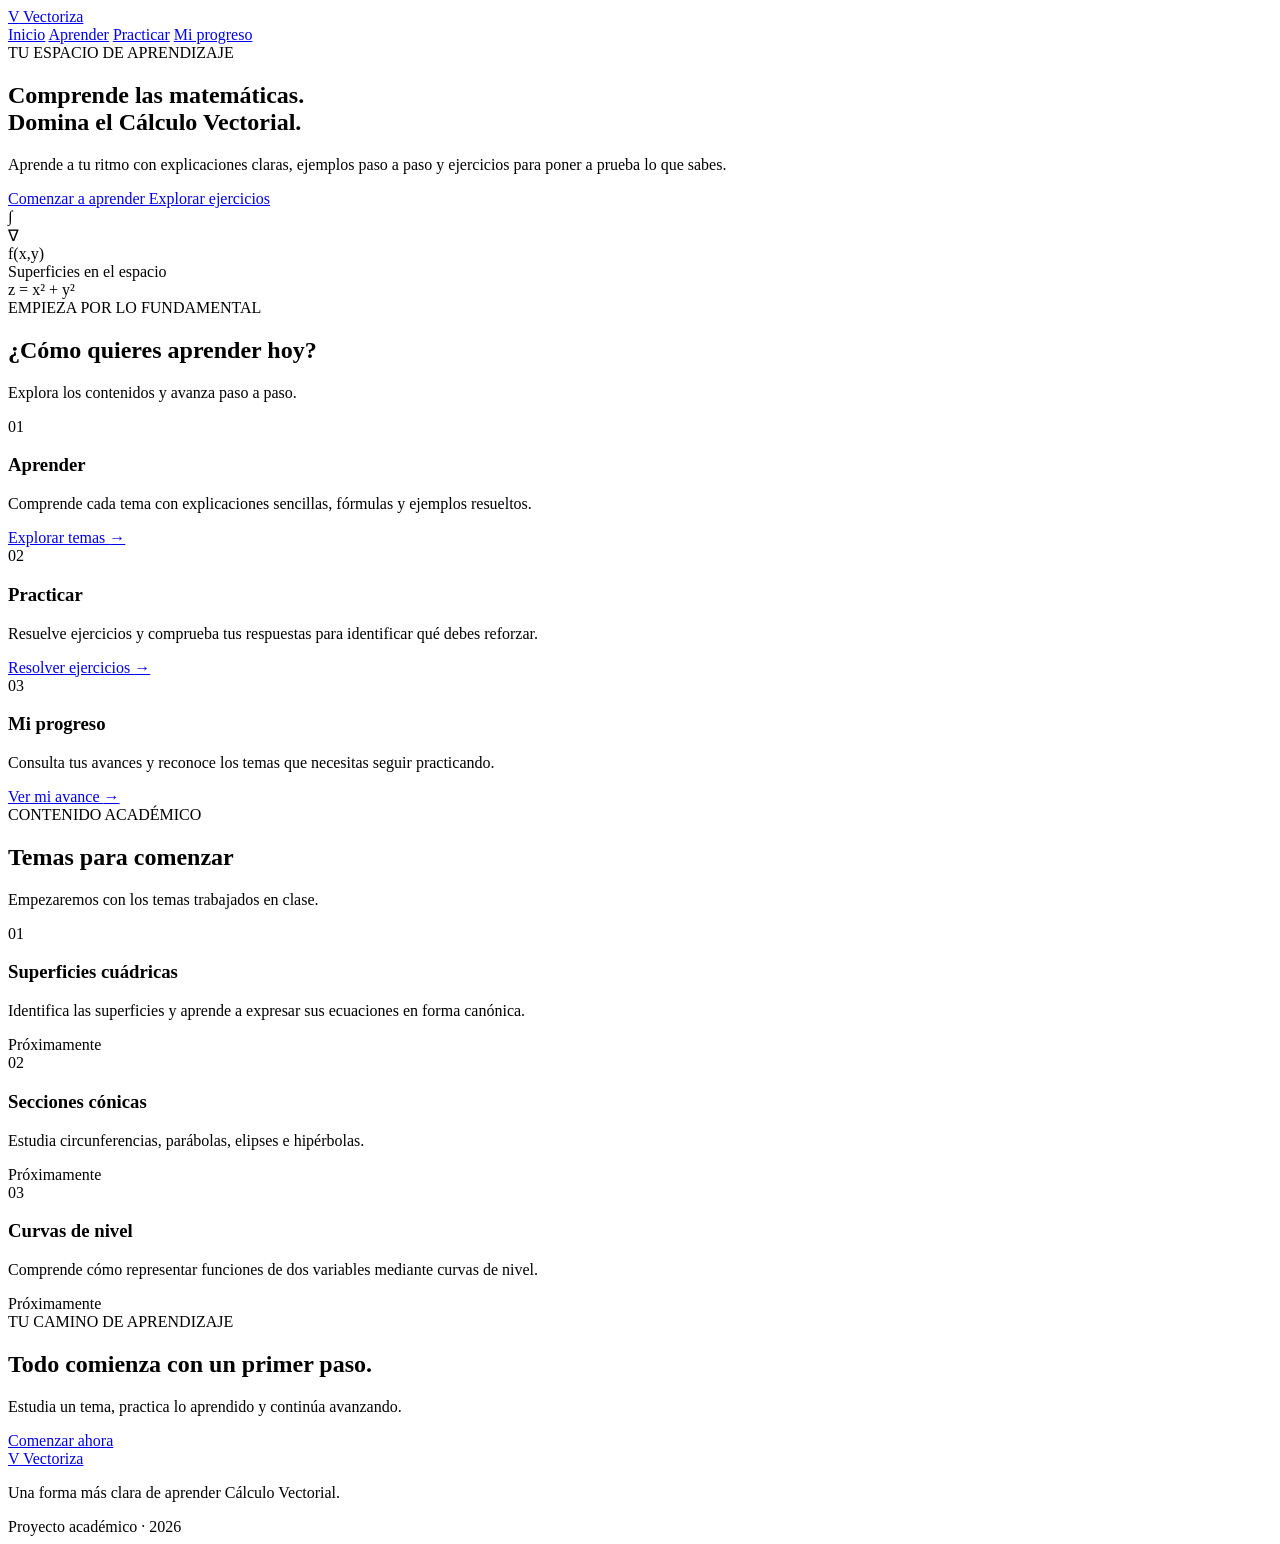
==== index.html @ e0df1271 "Crear estructura y diseño inicial de Vectoriza" ====
<!DOCTYPE html>
<html lang="es">
<head>
    <meta charset="UTF-8">
    <meta name="viewport" content="width=device-width, initial-scale=1.0">
    <meta name="description" content="Aprende Cálculo Vectorial con explicaciones, ejemplos y ejercicios interactivos.">
    <title>Vectoriza | Aprende Cálculo Vectorial</title>
    <link rel="stylesheet" href="css/styles.css">
    <script src="js/script.js" defer></script>
</head>
<body>
    <header class="navbar">
        <a href="#" class="logo">
            <span class="logo-icon">V</span>
            <span>Vectoriza</span>
        </a>

        <nav class="nav-links">
            <a href="#inicio" class="active">Inicio</a>
            <a href="#aprender">Aprender</a>
            <a href="#practicar">Practicar</a>
            <a href="#progreso">Mi progreso</a>
        </nav>
    </header>

    <main>
        <section class="hero" id="inicio">
            <div class="hero-content">
                <span class="eyebrow">TU ESPACIO DE APRENDIZAJE</span>

                <h1>Comprende las matemáticas.<br>
                    <span>Domina el Cálculo Vectorial.</span>
                </h1>

                <p>
                    Aprende a tu ritmo con explicaciones claras,
                    ejemplos paso a paso y ejercicios para poner
                    a prueba lo que sabes.
                </p>

                <div class="hero-actions">
                    <a href="#aprender" class="btn btn-primary">
                        Comenzar a aprender
                    </a>
                    <a href="#practicar" class="btn btn-secondary">
                        Explorar ejercicios
                    </a>
                </div>
            </div>

            <div class="hero-visual" aria-label="Ilustración matemática">
                <div class="orbit orbit-one"></div>
                <div class="orbit orbit-two"></div>
                <div class="math-symbol symbol-one">∫</div>
                <div class="math-symbol symbol-two">∇</div>
                <div class="math-symbol symbol-three">f(x,y)</div>

                <div class="math-card">
                    <span>Superficies en el espacio</span>
                    <div class="equation">z = x² + y²</div>
                    <div class="mini-graph">
                        <div class="graph-axis axis-x"></div>
                        <div class="graph-axis axis-y"></div>
                        <div class="graph-axis axis-z"></div>
                        <div class="graph-point"></div>
                    </div>
                </div>
            </div>
        </section>

        <section class="learning-section" id="aprender">
            <div class="section-heading">
                <span class="eyebrow">EMPIEZA POR LO FUNDAMENTAL</span>
                <h2>¿Cómo quieres aprender hoy?</h2>
                <p>Explora los contenidos y avanza paso a paso.</p>
            </div>

            <div class="feature-grid">
                <article class="feature-card" id="lecciones">
                    <div class="feature-icon icon-blue">01</div>
                    <h3>Aprender</h3>
                    <p>
                        Comprende cada tema con explicaciones sencillas,
                        fórmulas y ejemplos resueltos.
                    </p>
                    <a href="#temas">Explorar temas <span>→</span></a>
                </article>

                <article class="feature-card" id="practicar">
                    <div class="feature-icon icon-yellow">02</div>
                    <h3>Practicar</h3>
                    <p>
                        Resuelve ejercicios y comprueba tus respuestas
                        para identificar qué debes reforzar.
                    </p>
                    <a href="#temas">Resolver ejercicios <span>→</span></a>
                </article>

                <article class="feature-card" id="progreso">
                    <div class="feature-icon icon-purple">03</div>
                    <h3>Mi progreso</h3>
                    <p>
                        Consulta tus avances y reconoce los temas
                        que necesitas seguir practicando.
                    </p>
                    <a href="#progreso-info">Ver mi avance <span>→</span></a>
                </article>
            </div>
        </section>

        <section class="topics-section" id="temas">
            <div class="section-heading">
                <span class="eyebrow">CONTENIDO ACADÉMICO</span>
                <h2>Temas para comenzar</h2>
                <p>Empezaremos con los temas trabajados en clase.</p>
            </div>

            <div class="topic-list">
                <article class="topic-item">
                    <span class="topic-number">01</span>
                    <div>
                        <h3>Superficies cuádricas</h3>
                        <p>Identifica las superficies y aprende a expresar sus ecuaciones en forma canónica.</p>
                    </div>
                    <span class="topic-status">Próximamente</span>
                </article>

                <article class="topic-item">
                    <span class="topic-number">02</span>
                    <div>
                        <h3>Secciones cónicas</h3>
                        <p>Estudia circunferencias, parábolas, elipses e hipérbolas.</p>
                    </div>
                    <span class="topic-status">Próximamente</span>
                </article>

                <article class="topic-item">
                    <span class="topic-number">03</span>
                    <div>
                        <h3>Curvas de nivel</h3>
                        <p>Comprende cómo representar funciones de dos variables mediante curvas de nivel.</p>
                    </div>
                    <span class="topic-status">Próximamente</span>
                </article>
            </div>
        </section>

        <section class="progress-section" id="progreso-info">
            <div>
                <span class="eyebrow">TU CAMINO DE APRENDIZAJE</span>
                <h2>Todo comienza con un primer paso.</h2>
                <p>Estudia un tema, practica lo aprendido y continúa avanzando.</p>
            </div>
            <a href="#aprender" class="btn btn-primary">Comenzar ahora</a>
        </section>
    </main>

    <footer class="footer">
        <a href="#inicio" class="logo">
            <span class="logo-icon">V</span>
            <span>Vectoriza</span>
        </a>
        <p>Una forma más clara de aprender Cálculo Vectorial.</p>
        <span>Proyecto académico · 2026</span>
    </footer>
</body>
</html>
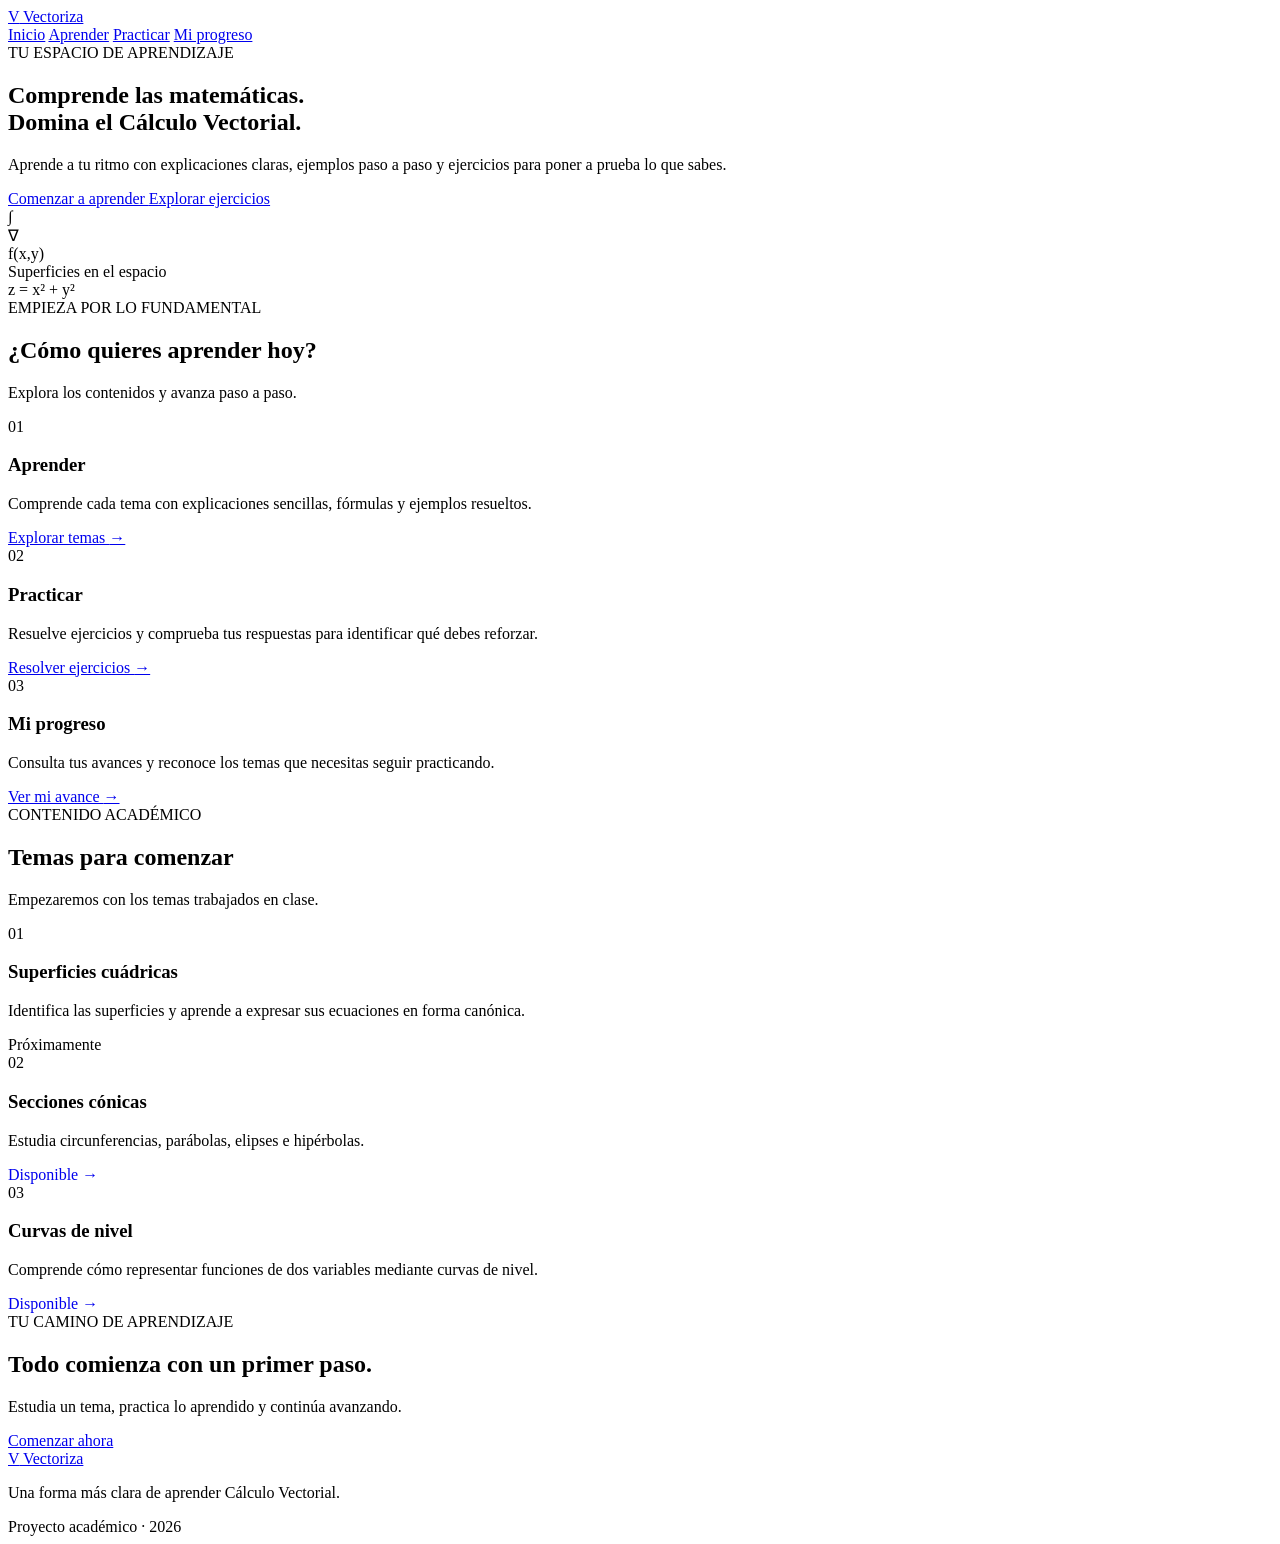
==== commit b29a459c: "Actualizar enlaces de las lecciones y documentacion" ====
--- a/index.html
+++ b/index.html
@@ -19,7 +19,7 @@
             <a href="#inicio" class="active">Inicio</a>
             <a href="#aprender">Aprender</a>
             <a href="#practicar">Practicar</a>
-            <a href="#progreso">Mi progreso</a>
+            <a href="progreso.html">Mi progreso</a>
         </nav>
     </header>
 
@@ -83,7 +83,7 @@
                         Comprende cada tema con explicaciones sencillas,
                         fórmulas y ejemplos resueltos.
                     </p>
-                    <a href="#temas">Explorar temas <span>→</span></a>
+                    <a href="cuadricas.html">Explorar temas <span>→</span></a>
                 </article>
 
                 <article class="feature-card" id="practicar">
@@ -103,7 +103,7 @@
                         Consulta tus avances y reconoce los temas
                         que necesitas seguir practicando.
                     </p>
-                    <a href="#progreso-info">Ver mi avance <span>→</span></a>
+                    <a href="progreso.html">Ver mi avance <span>→</span></a>
                 </article>
             </div>
         </section>
@@ -131,7 +131,7 @@
                         <h3>Secciones cónicas</h3>
                         <p>Estudia circunferencias, parábolas, elipses e hipérbolas.</p>
                     </div>
-                    <span class="topic-status">Próximamente</span>
+                    <a class="topic-status topic-link" href="conicas.html">Disponible →</a>
                 </article>
 
                 <article class="topic-item">
@@ -140,7 +140,7 @@
                         <h3>Curvas de nivel</h3>
                         <p>Comprende cómo representar funciones de dos variables mediante curvas de nivel.</p>
                     </div>
-                    <span class="topic-status">Próximamente</span>
+                    <a class="topic-status topic-link" href="curvas.html">Disponible →</a>
                 </article>
             </div>
         </section>
--- a/css/styles.css
+++ b/css/styles.css
@@ -0,0 +1,583 @@
+
+/* Lecciones de Vectoriza */
+.lesson-container {
+    max-width: 1000px;
+    margin: 0 auto;
+    padding: 35px 28px 70px;
+}
+
+.back-link {
+    display: inline-block;
+    margin-bottom: 25px;
+    color: #285b98;
+    font-size: 14px;
+    font-weight: 700;
+}
+
+.lesson-hero {
+    padding: 50px;
+    background: var(--navy);
+    color: var(--white);
+    border-radius: 24px;
+}
+
+.lesson-hero .eyebrow {
+    color: var(--yellow);
+}
+
+.lesson-hero h1 {
+    font-family: 'Manrope', sans-serif;
+    font-size: clamp(32px, 5vw, 48px);
+    line-height: 1.2;
+}
+
+.lesson-hero h1 span {
+    color: var(--yellow);
+}
+
+.lesson-hero > p {
+    max-width: 650px;
+    margin-top: 18px;
+    color: #d7e2f4;
+    line-height: 1.8;
+}
+
+.lesson-tags {
+    display: flex;
+    flex-wrap: wrap;
+    gap: 10px;
+    margin-top: 25px;
+}
+
+.lesson-tags span {
+    padding: 7px 12px;
+    color: #edf3ff;
+    background: #263a6c;
+    border: 1px solid #40517f;
+    border-radius: 30px;
+    font-size: 12px;
+}
+
+.lesson-block {
+    margin-top: 40px;
+    padding: 32px;
+    background: var(--white);
+    border: 1px solid var(--border);
+    border-radius: 20px;
+}
+
+.lesson-heading {
+    display: flex;
+    align-items: center;
+    gap: 16px;
+    margin-bottom: 23px;
+}
+
+.lesson-number,
+.step-index {
+    flex-shrink: 0;
+    display: grid;
+    place-items: center;
+    width: 44px;
+    height: 44px;
+    color: var(--navy);
+    background: #fff2bd;
+    border-radius: 13px;
+    font-weight: 800;
+}
+
+.lesson-heading h2 {
+    color: var(--navy);
+    font-family: 'Manrope', sans-serif;
+    font-size: 22px;
+    line-height: 1.3;
+}
+
+.lesson-heading p {
+    margin-top: 4px;
+    color: var(--muted);
+    font-size: 13px;
+}
+
+.lesson-block > p {
+    color: #58657a;
+    font-size: 15px;
+    line-height: 1.9;
+}
+
+.formula-card {
+    margin-top: 24px;
+    padding: 25px;
+    text-align: center;
+    background: #f2f6fc;
+    border: 1px solid #e3ebf7;
+    border-radius: 16px;
+}
+
+.formula-card > span,
+.step-label {
+    color: #285b98;
+    font-size: 11px;
+    font-weight: 800;
+    letter-spacing: 1.3px;
+}
+
+.formula {
+    margin: 16px 0;
+    color: var(--navy);
+    font-family: 'Manrope', sans-serif;
+    font-size: clamp(19px, 3vw, 27px);
+    font-weight: 800;
+    overflow-wrap: anywhere;
+}
+
+.formula-card > p {
+    color: var(--muted);
+    font-size: 13px;
+}
+
+.worked-example {
+    padding: 28px;
+    background: #fbfcff;
+    border: 1px solid var(--border);
+    border-radius: 16px;
+}
+
+.worked-example > h3 {
+    margin-top: 10px;
+    color: var(--navy);
+    font-size: 20px;
+}
+
+.solution-step {
+    display: flex;
+    align-items: flex-start;
+    gap: 15px;
+    padding: 23px 0;
+    border-top: 1px solid var(--border);
+}
+
+.solution-step:first-of-type {
+    margin-top: 20px;
+}
+
+.step-index {
+    width: 34px;
+    height: 34px;
+    background: var(--blue-light);
+    border-radius: 10px;
+    font-size: 13px;
+}
+
+.solution-step h4 {
+    color: var(--navy);
+    font-size: 15px;
+}
+
+.solution-step p {
+    margin-top: 6px;
+    color: var(--muted);
+    font-size: 14px;
+    line-height: 1.7;
+}
+
+.formula-small {
+    margin: 12px 0 0;
+    font-size: clamp(17px, 2.5vw, 22px);
+}
+
+.answer-note {
+    margin-top: 13px;
+    padding: 15px;
+    color: #234f3a;
+    background: #eaf7ef;
+    border-radius: 10px;
+    font-size: 14px;
+    line-height: 1.7;
+}
+
+.quiz-card {
+    padding: 28px;
+    background: #fbfcff;
+    border: 1px solid var(--border);
+    border-radius: 16px;
+}
+
+.quiz-card h3 {
+    margin-top: 12px;
+    color: var(--navy);
+    font-size: 20px;
+}
+
+.quiz-options {
+    display: grid;
+    gap: 12px;
+    margin: 25px 0 18px;
+}
+
+.quiz-option {
+    padding: 15px 17px;
+    color: var(--text);
+    background: var(--white);
+    border: 1px solid #dce3ee;
+    border-radius: 12px;
+    text-align: left;
+    font: inherit;
+    font-size: 14px;
+    cursor: pointer;
+    transition: border-color 0.2s, background 0.2s;
+}
+
+.quiz-option:hover {
+    border-color: #7394c4;
+    background: #f2f6fc;
+}
+
+.quiz-option.selected {
+    border: 2px solid #285b98;
+    background: #eaf1fb;
+}
+
+.quiz-option.correct {
+    border: 2px solid #278354;
+    background: #eaf7ef;
+}
+
+.quiz-option.incorrect {
+    border: 2px solid #c64b4b;
+    background: #fff0f0;
+}
+
+.quiz-feedback {
+    margin: 16px 0;
+    color: var(--muted);
+    font-size: 14px;
+    line-height: 1.7;
+}
+
+.quiz-feedback.success {
+    color: #237347;
+}
+
+.quiz-feedback.error {
+    color: #a63434;
+}
+
+.quiz-card .btn {
+    margin: 5px 6px 0 0;
+    border: 0;
+    cursor: pointer;
+    font-family: inherit;
+}
+
+.lesson-finish {
+    margin-top: 40px;
+    padding: 35px;
+    display: flex;
+    align-items: center;
+    justify-content: space-between;
+    gap: 25px;
+    background: #fff5cc;
+    border-radius: 20px;
+}
+
+.lesson-finish .eyebrow {
+    color: #806600;
+    margin-bottom: 8px;
+}
+
+.lesson-finish h2 {
+    color: var(--navy);
+    font-family: 'Manrope', sans-serif;
+    font-size: 24px;
+}
+
+.lesson-finish p {
+    max-width: 550px;
+    margin-top: 8px;
+    color: #65616a;
+    font-size: 14px;
+}
+
+@media (max-width: 650px) {
+    .lesson-container {
+        padding: 25px 16px 45px;
+    }
+
+    .lesson-hero {
+        padding: 30px 24px;
+    }
+
+    .lesson-block,
+    .worked-example,
+    .quiz-card {
+        padding: 22px 18px;
+    }
+
+    .lesson-heading h2 {
+        font-size: 19px;
+    }
+
+    .lesson-finish {
+        align-items: flex-start;
+        flex-direction: column;
+        padding: 27px 22px;
+    }
+
+    .solution-step {
+        gap: 10px;
+    }
+}
+
+/* Panel de progreso */
+.progress-dashboard {
+    display: grid;
+    grid-template-columns: repeat(3, minmax(0, 1fr));
+    gap: 18px;
+    margin-top: 35px;
+}
+
+.progress-stat {
+    padding: 25px;
+    background: var(--white);
+    border: 1px solid var(--border);
+    border-radius: 18px;
+}
+
+.stat-icon {
+    display: grid;
+    place-items: center;
+    width: 42px;
+    height: 42px;
+    margin-bottom: 16px;
+    color: var(--navy);
+    background: #fff2bd;
+    border-radius: 12px;
+    font-size: 21px;
+    font-weight: 800;
+}
+
+.progress-stat p {
+    color: var(--muted);
+    font-size: 13px;
+}
+
+.progress-stat strong {
+    display: block;
+    margin-top: 5px;
+    color: var(--navy);
+    font-family: 'Manrope', sans-serif;
+    font-size: 32px;
+}
+
+.progress-track {
+    width: 100%;
+    height: 11px;
+    margin: 20px 0 12px;
+    overflow: hidden;
+    background: #e8edf5;
+    border-radius: 20px;
+}
+
+.progress-fill {
+    width: 0;
+    height: 100%;
+    background: #2c8a60;
+    border-radius: inherit;
+    transition: width 0.3s ease;
+}
+
+.progress-description {
+    margin-bottom: 22px;
+    color: var(--muted);
+    font-size: 14px;
+}
+
+@media (max-width: 650px) {
+    .progress-dashboard {
+        grid-template-columns: 1fr;
+    }
+
+    .progress-stat {
+        padding: 20px;
+    }
+}
+
+/* Catálogo de secciones cónicas */
+.conic-grid {
+    display: grid;
+    grid-template-columns: repeat(2, minmax(0, 1fr));
+    gap: 18px;
+    margin-top: 30px;
+}
+
+.conic-card {
+    padding: 26px;
+    background: var(--white);
+    border: 1px solid var(--border);
+    border-radius: 18px;
+    transition: transform 0.2s ease, box-shadow 0.2s ease;
+}
+
+.conic-card:hover {
+    transform: translateY(-3px);
+    box-shadow: var(--shadow);
+}
+
+.conic-symbol {
+    width: 52px;
+    height: 52px;
+    display: grid;
+    place-items: center;
+    color: var(--navy);
+    background: #fff2bd;
+    border-radius: 15px;
+    font-family: Georgia, serif;
+    font-size: 30px;
+}
+
+.conic-card h3 {
+    margin-top: 17px;
+    color: var(--navy);
+    font-family: 'Manrope', sans-serif;
+    font-size: 19px;
+}
+
+.conic-card p {
+    color: var(--muted);
+    font-size: 14px;
+    line-height: 1.8;
+}
+
+.conic-card .formula {
+    min-height: 50px;
+    display: flex;
+    align-items: center;
+}
+
+@media (max-width: 650px) {
+    .conic-grid {
+        grid-template-columns: 1fr;
+    }
+}
+
+/* Enlaces a lecciones disponibles */
+.topic-link {
+    display: inline-block;
+    text-decoration: none;
+    cursor: pointer;
+    transition: transform 0.2s ease, background-color 0.2s ease;
+}
+
+.topic-link:hover {
+    transform: translateY(-2px);
+    background-color: var(--blue-light);
+}
+
+/* Acciones de los cuestionarios */
+.quiz-actions {
+    display: flex;
+    flex-wrap: wrap;
+    gap: 12px;
+    margin-top: 18px;
+}
+
+.button-secondary {
+    background: var(--blue-light);
+    color: var(--blue);
+    border: 1px solid var(--border);
+}
+
+.button-secondary:hover {
+    filter: brightness(0.97);
+}
+
+.quiz-option:disabled {
+    cursor: default;
+    opacity: 1;
+}
+
+@media (max-width: 600px) {
+    .quiz-actions {
+        flex-direction: column;
+    }
+}
+
+/* Detalle de resultados por tema */
+.progress-details {
+    display: grid;
+    grid-template-columns: repeat(auto-fit, minmax(220px, 1fr));
+    gap: 16px;
+    margin-top: 18px;
+}
+
+.progress-detail-item {
+    padding: 20px;
+    background: var(--white);
+    border: 1px solid var(--border);
+    border-radius: var(--radius);
+}
+
+.progress-detail-item h3 {
+    margin: 0 0 10px;
+    color: var(--blue);
+}
+
+.progress-detail-item p {
+    margin: 0;
+    color: var(--muted);
+    line-height: 1.6;
+}
+
+.progress-details-section {
+    margin-top: 28px;
+}
+
+/* Explorador interactivo de curvas de nivel */
+.level-controls {
+    display: flex;
+    align-items: center;
+    flex-wrap: wrap;
+    gap: 14px;
+    margin: 22px 0;
+}
+
+.level-controls label {
+    color: var(--text);
+    font-weight: 700;
+}
+
+.level-controls input[type="range"] {
+    flex: 1;
+    min-width: 150px;
+    accent-color: var(--orange);
+    cursor: pointer;
+}
+
+.level-controls strong {
+    color: var(--blue);
+    min-width: 55px;
+}
+
+.level-graph-wrap {
+    width: 100%;
+    overflow: hidden;
+    border: 1px solid var(--border);
+    border-radius: 14px;
+    background: white;
+}
+
+#level-graph {
+    display: block;
+    width: 100%;
+    height: auto;
+}
+
+.graph-caption {
+    margin-top: 14px;
+    padding: 14px;
+    background: var(--blue-light);
+    color: var(--blue);
+    border-radius: 10px;
+    line-height: 1.6;
+}
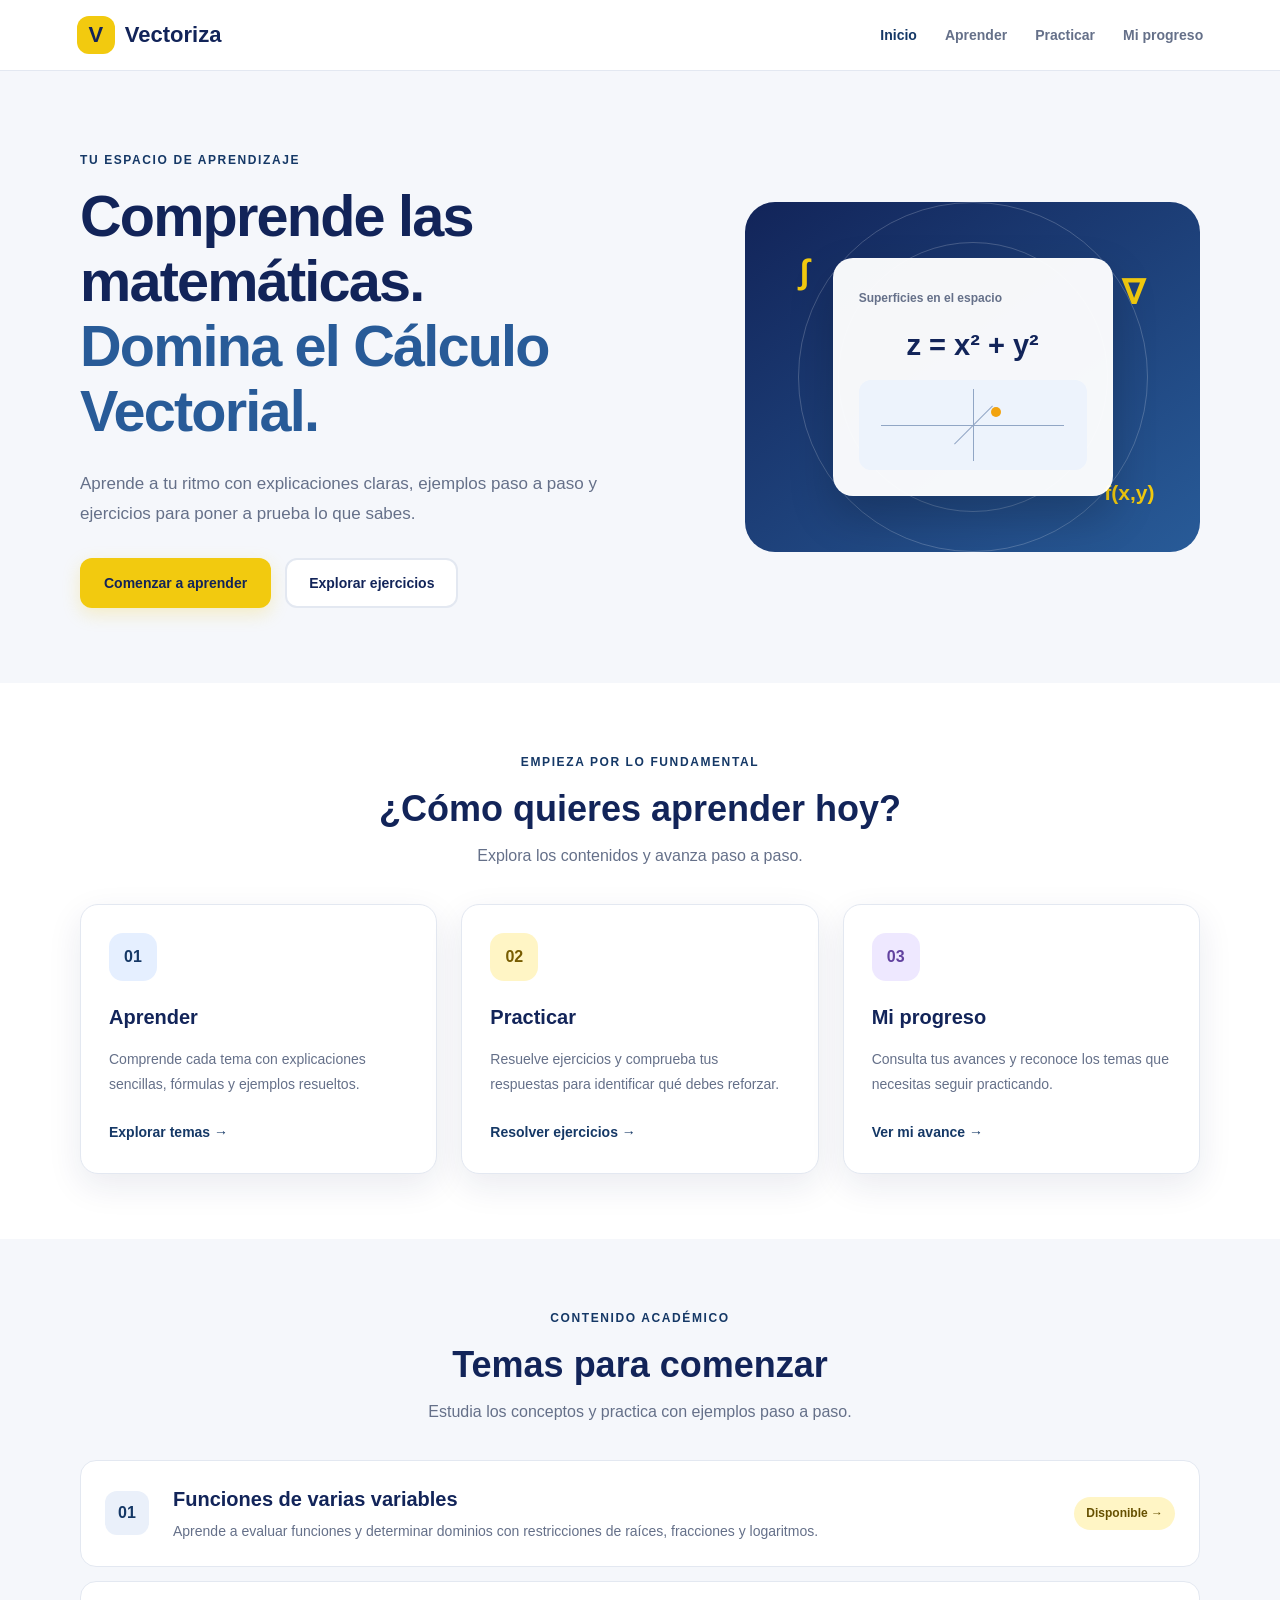
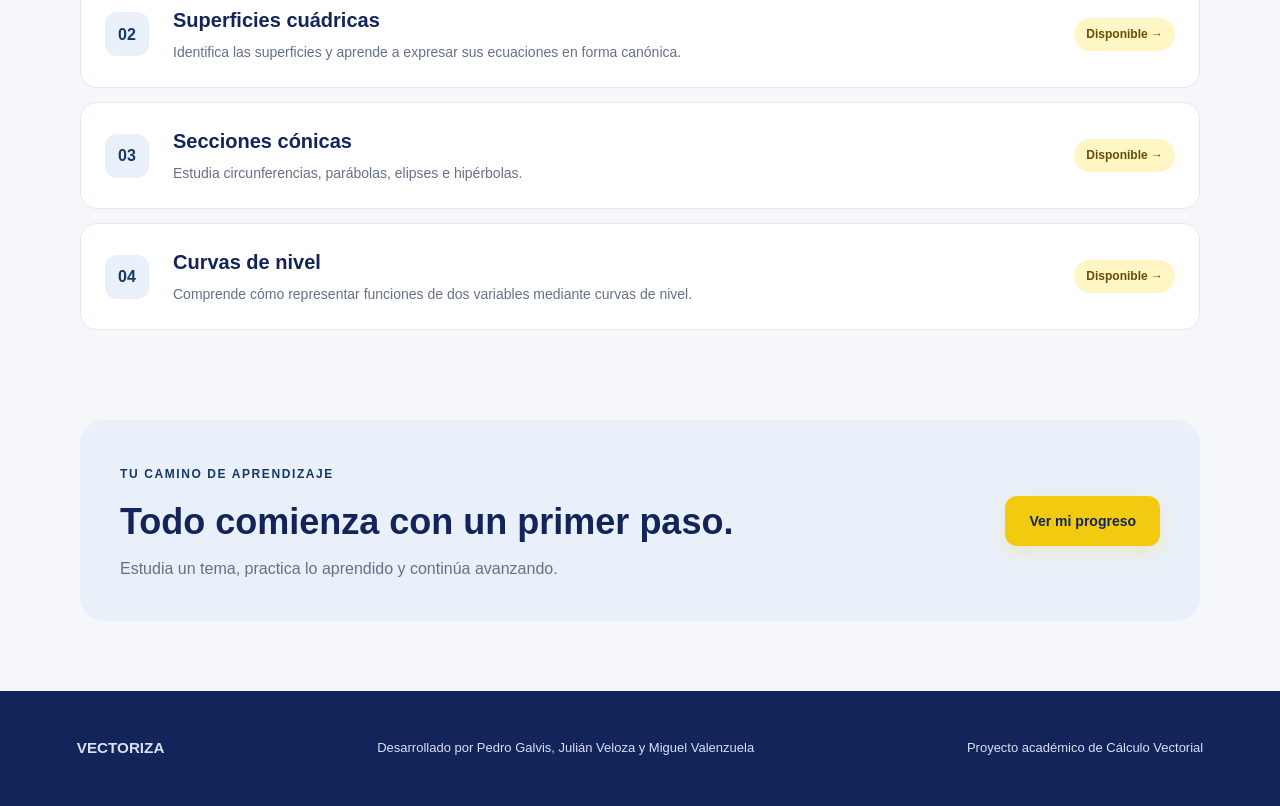
==== commit 2cc33328: "Actualiza Vectoriza y corrige grafica de curvas de nivel" ====
--- a/index.html
+++ b/index.html
@@ -1,3 +1,4 @@
+
 <!DOCTYPE html>
 <html lang="es">
 <head>
@@ -10,7 +11,7 @@
 </head>
 <body>
     <header class="navbar">
-        <a href="#" class="logo">
+        <a href="#inicio" class="logo">
             <span class="logo-icon">V</span>
             <span>Vectoriza</span>
         </a>
@@ -28,7 +29,8 @@
             <div class="hero-content">
                 <span class="eyebrow">TU ESPACIO DE APRENDIZAJE</span>
 
-                <h1>Comprende las matemáticas.<br>
+                <h1>
+                    Comprende las matemáticas.<br>
                     <span>Domina el Cálculo Vectorial.</span>
                 </h1>
 
@@ -42,6 +44,7 @@
                     <a href="#aprender" class="btn btn-primary">
                         Comenzar a aprender
                     </a>
+
                     <a href="#practicar" class="btn btn-secondary">
                         Explorar ejercicios
                     </a>
@@ -58,6 +61,7 @@
                 <div class="math-card">
                     <span>Superficies en el espacio</span>
                     <div class="equation">z = x² + y²</div>
+
                     <div class="mini-graph">
                         <div class="graph-axis axis-x"></div>
                         <div class="graph-axis axis-y"></div>
@@ -83,7 +87,7 @@
                         Comprende cada tema con explicaciones sencillas,
                         fórmulas y ejemplos resueltos.
                     </p>
-                    <a href="cuadricas.html">Explorar temas <span>→</span></a>
+                    <a href="#temas">Explorar temas <span>→</span></a>
                 </article>
 
                 <article class="feature-card" id="practicar">
@@ -112,35 +116,72 @@
             <div class="section-heading">
                 <span class="eyebrow">CONTENIDO ACADÉMICO</span>
                 <h2>Temas para comenzar</h2>
-                <p>Empezaremos con los temas trabajados en clase.</p>
+                <p>Estudia los conceptos y practica con ejemplos paso a paso.</p>
             </div>
 
             <div class="topic-list">
                 <article class="topic-item">
                     <span class="topic-number">01</span>
+
+                    <div>
+                        <h3>Funciones de varias variables</h3>
+                        <p>
+                            Aprende a evaluar funciones y determinar dominios
+                            con restricciones de raíces, fracciones y logaritmos.
+                        </p>
+                    </div>
+
+                    <a class="topic-status topic-link" href="funciones.html">
+                        Disponible →
+                    </a>
+                </article>
+
+                <article class="topic-item">
+                    <span class="topic-number">02</span>
+
                     <div>
                         <h3>Superficies cuádricas</h3>
-                        <p>Identifica las superficies y aprende a expresar sus ecuaciones en forma canónica.</p>
-                    </div>
-                    <span class="topic-status">Próximamente</span>
-                </article>
-
-                <article class="topic-item">
-                    <span class="topic-number">02</span>
+                        <p>
+                            Identifica las superficies y aprende a expresar
+                            sus ecuaciones en forma canónica.
+                        </p>
+                    </div>
+
+                    <a class="topic-status topic-link" href="cuadricas.html">
+                        Disponible →
+                    </a>
+                </article>
+
+                <article class="topic-item">
+                    <span class="topic-number">03</span>
+
                     <div>
                         <h3>Secciones cónicas</h3>
-                        <p>Estudia circunferencias, parábolas, elipses e hipérbolas.</p>
-                    </div>
-                    <a class="topic-status topic-link" href="conicas.html">Disponible →</a>
-                </article>
-
-                <article class="topic-item">
-                    <span class="topic-number">03</span>
+                        <p>
+                            Estudia circunferencias, parábolas,
+                            elipses e hipérbolas.
+                        </p>
+                    </div>
+
+                    <a class="topic-status topic-link" href="conicas.html">
+                        Disponible →
+                    </a>
+                </article>
+
+                <article class="topic-item">
+                    <span class="topic-number">04</span>
+
                     <div>
                         <h3>Curvas de nivel</h3>
-                        <p>Comprende cómo representar funciones de dos variables mediante curvas de nivel.</p>
-                    </div>
-                    <a class="topic-status topic-link" href="curvas.html">Disponible →</a>
+                        <p>
+                            Comprende cómo representar funciones de dos
+                            variables mediante curvas de nivel.
+                        </p>
+                    </div>
+
+                    <a class="topic-status topic-link" href="curvas.html">
+                        Disponible →
+                    </a>
                 </article>
             </div>
         </section>
@@ -149,19 +190,23 @@
             <div>
                 <span class="eyebrow">TU CAMINO DE APRENDIZAJE</span>
                 <h2>Todo comienza con un primer paso.</h2>
-                <p>Estudia un tema, practica lo aprendido y continúa avanzando.</p>
-            </div>
-            <a href="#aprender" class="btn btn-primary">Comenzar ahora</a>
+                <p>
+                    Estudia un tema, practica lo aprendido y continúa avanzando.
+                </p>
+            </div>
+
+            <a href="progreso.html" class="btn btn-primary">
+                Ver mi progreso
+            </a>
         </section>
     </main>
 
-    <footer class="footer">
-        <a href="#inicio" class="logo">
-            <span class="logo-icon">V</span>
-            <span>Vectoriza</span>
-        </a>
-        <p>Una forma más clara de aprender Cálculo Vectorial.</p>
-        <span>Proyecto académico · 2026</span>
-    </footer>
+<footer class="footer">
+
+    <h3>VECTORIZA</h3>
+    <p>Desarrollado por Pedro Galvis, Julián Veloza y Miguel Valenzuela</p>
+    <p>Proyecto académico de Cálculo Vectorial</p>
+    
+</footer>
 </body>
 </html>
--- a/css/styles.css
+++ b/css/styles.css
@@ -581,3 +581,563 @@
     border-radius: 10px;
     line-height: 1.6;
 }
+
+/* ===== ESTILOS GENERALES DE VECTORIZA ===== */
+:root {
+    --navy: #122459;
+    --blue: #153866;
+    --yellow: #f2ca0f;
+    --orange: #f2a30f;
+    --gray: #8c8c8c;
+    --white: #ffffff;
+    --background: #f5f7fb;
+    --text: #1c2740;
+    --muted: #657089;
+    --border: #e3e8f1;
+    --shadow: 0 12px 35px rgba(18, 36, 89, 0.09);
+}
+
+* {
+    box-sizing: border-box;
+}
+
+html {
+    scroll-behavior: smooth;
+    scroll-padding-top: 90px;
+}
+
+body {
+    margin: 0;
+    background: var(--background);
+    color: var(--text);
+    font-family: Arial, Helvetica, sans-serif;
+    line-height: 1.6;
+}
+
+a {
+    color: inherit;
+    text-decoration: none;
+}
+
+button,
+input,
+textarea {
+    font: inherit;
+}
+
+.navbar {
+    position: sticky;
+    top: 0;
+    z-index: 100;
+    display: flex;
+    align-items: center;
+    justify-content: space-between;
+    gap: 24px;
+    padding: 16px max(6%, calc((100% - 1180px) / 2));
+    background: rgba(255, 255, 255, 0.96);
+    border-bottom: 1px solid var(--border);
+    backdrop-filter: blur(12px);
+}
+
+.logo {
+    display: inline-flex;
+    align-items: center;
+    gap: 10px;
+    color: var(--navy);
+    font-size: 22px;
+    font-weight: 800;
+}
+
+.logo-icon {
+    display: grid;
+    place-items: center;
+    width: 38px;
+    height: 38px;
+    border-radius: 12px;
+    background: var(--yellow);
+    color: var(--navy);
+    font-weight: 900;
+}
+
+.nav-links {
+    display: flex;
+    align-items: center;
+    gap: 28px;
+}
+
+.nav-links a {
+    color: var(--muted);
+    font-size: 14px;
+    font-weight: 700;
+    transition: color 0.2s;
+}
+
+.nav-links a:hover,
+.nav-links a.active {
+    color: var(--blue);
+}
+
+.hero {
+    display: grid;
+    grid-template-columns: 1.15fr 0.85fr;
+    align-items: center;
+    gap: 50px;
+    max-width: 1180px;
+    min-height: 540px;
+    margin: 0 auto;
+    padding: 75px 30px;
+}
+
+.hero-content {
+    max-width: 650px;
+}
+
+.eyebrow {
+    display: inline-block;
+    margin-bottom: 14px;
+    color: var(--blue);
+    font-size: 12px;
+    font-weight: 800;
+    letter-spacing: 1.6px;
+}
+
+.hero h1 {
+    margin: 0;
+    color: var(--navy);
+    font-size: clamp(36px, 4.5vw, 58px);
+    line-height: 1.13;
+    letter-spacing: -1.8px;
+}
+
+.hero h1 span {
+    color: #285b98;
+}
+
+.hero-content > p {
+    max-width: 550px;
+    margin: 24px 0;
+    color: var(--muted);
+    font-size: 17px;
+    line-height: 1.8;
+}
+
+.hero-actions {
+    display: flex;
+    flex-wrap: wrap;
+    gap: 14px;
+    margin-top: 28px;
+}
+
+.btn {
+    display: inline-flex;
+    align-items: center;
+    justify-content: center;
+    min-height: 48px;
+    padding: 12px 22px;
+    border: 2px solid transparent;
+    border-radius: 12px;
+    font-size: 14px;
+    font-weight: 800;
+    transition: transform 0.2s, box-shadow 0.2s;
+}
+
+.btn:hover {
+    transform: translateY(-2px);
+}
+
+.btn-primary {
+    background: var(--yellow);
+    color: var(--navy);
+    box-shadow: 0 6px 18px rgba(242, 202, 15, 0.22);
+}
+
+.btn-secondary {
+    border-color: var(--border);
+    background: var(--white);
+    color: var(--navy);
+}
+
+.hero-visual {
+    position: relative;
+    display: grid;
+    place-items: center;
+    min-height: 350px;
+    overflow: hidden;
+    border-radius: 30px;
+    background: linear-gradient(145deg, #122459, #285b98);
+}
+
+.orbit {
+    position: absolute;
+    width: 270px;
+    height: 270px;
+    border: 1px solid rgba(255, 255, 255, 0.2);
+    border-radius: 50%;
+}
+
+.orbit-two {
+    width: 350px;
+    height: 350px;
+}
+
+.math-card {
+    position: relative;
+    z-index: 2;
+    width: min(280px, 80%);
+    padding: 25px;
+    border: 1px solid rgba(255, 255, 255, 0.25);
+    border-radius: 20px;
+    background: rgba(255, 255, 255, 0.96);
+    box-shadow: 0 20px 45px rgba(0, 0, 0, 0.2);
+}
+
+.math-card > span {
+    color: var(--muted);
+    font-size: 12px;
+    font-weight: 700;
+}
+
+.equation {
+    margin: 12px 0;
+    color: var(--navy);
+    font-size: 29px;
+    font-weight: 800;
+    text-align: center;
+}
+
+.mini-graph {
+    position: relative;
+    height: 90px;
+    margin-top: 10px;
+    overflow: hidden;
+    border-radius: 12px;
+    background: #edf3fc;
+}
+
+.graph-axis {
+    position: absolute;
+    background: #91a6c5;
+}
+
+.axis-x {
+    top: 50%;
+    left: 10%;
+    width: 80%;
+    height: 1px;
+}
+
+.axis-y {
+    top: 10%;
+    left: 50%;
+    width: 1px;
+    height: 80%;
+}
+
+.axis-z {
+    top: 20%;
+    left: 50%;
+    width: 1px;
+    height: 60%;
+    transform: rotate(45deg);
+}
+
+.graph-point {
+    position: absolute;
+    top: 30%;
+    left: 58%;
+    width: 10px;
+    height: 10px;
+    border-radius: 50%;
+    background: var(--orange);
+}
+
+.math-symbol {
+    position: absolute;
+    color: var(--yellow);
+    font-size: 34px;
+    font-weight: 800;
+}
+
+.symbol-one {
+    top: 12%;
+    left: 12%;
+}
+
+.symbol-two {
+    right: 12%;
+    top: 18%;
+}
+
+.symbol-three {
+    right: 10%;
+    bottom: 12%;
+    font-size: 21px;
+}
+
+.learning-section,
+.topics-section {
+    max-width: 1180px;
+    margin: 0 auto;
+    padding: 65px 30px;
+}
+
+.learning-section {
+    max-width: none;
+    background: var(--white);
+}
+
+.learning-section > .section-heading,
+.learning-section > .feature-grid,
+.topics-section > .section-heading,
+.topics-section > .topic-list {
+    max-width: 1120px;
+    margin-right: auto;
+    margin-left: auto;
+}
+
+.section-heading {
+    margin-bottom: 35px;
+    text-align: center;
+}
+
+.section-heading h2,
+.progress-section h2 {
+    margin: 0 0 12px;
+    color: var(--navy);
+    font-size: clamp(27px, 3vw, 36px);
+    line-height: 1.25;
+}
+
+.section-heading p,
+.progress-section p {
+    margin: 0;
+    color: var(--muted);
+}
+
+.feature-grid {
+    display: grid;
+    grid-template-columns: repeat(3, minmax(0, 1fr));
+    gap: 24px;
+}
+
+.feature-card {
+    padding: 28px;
+    border: 1px solid var(--border);
+    border-radius: 18px;
+    background: var(--white);
+    box-shadow: var(--shadow);
+    transition: transform 0.2s, border-color 0.2s;
+}
+
+.feature-card:hover {
+    transform: translateY(-4px);
+    border-color: #b8c9e3;
+}
+
+.feature-icon {
+    display: grid;
+    place-items: center;
+    width: 48px;
+    height: 48px;
+    margin-bottom: 20px;
+    border-radius: 14px;
+    font-weight: 900;
+}
+
+.icon-blue {
+    background: #e5efff;
+    color: var(--blue);
+}
+
+.icon-yellow {
+    background: #fff5c5;
+    color: #775c00;
+}
+
+.icon-purple {
+    background: #eee8ff;
+    color: #6242a0;
+}
+
+.feature-card h3,
+.topic-item h3 {
+    margin: 0 0 10px;
+    color: var(--navy);
+    font-size: 20px;
+}
+
+.feature-card p,
+.topic-item p {
+    color: var(--muted);
+    font-size: 14px;
+    line-height: 1.8;
+}
+
+.feature-card > a {
+    display: inline-block;
+    margin-top: 10px;
+    color: var(--blue);
+    font-size: 14px;
+    font-weight: 800;
+}
+
+.topic-list {
+    display: grid;
+    gap: 14px;
+}
+
+.topic-item {
+    display: grid;
+    grid-template-columns: 48px minmax(0, 1fr) auto;
+    align-items: center;
+    gap: 20px;
+    padding: 22px 24px;
+    border: 1px solid var(--border);
+    border-radius: 16px;
+    background: var(--white);
+}
+
+.topic-number {
+    display: grid;
+    place-items: center;
+    width: 44px;
+    height: 44px;
+    border-radius: 12px;
+    background: #eaf0fa;
+    color: var(--blue);
+    font-weight: 900;
+}
+
+.topic-item h3 {
+    margin-bottom: 4px;
+}
+
+.topic-item p {
+    margin: 0;
+}
+
+.topic-status {
+    padding: 7px 12px;
+    border-radius: 20px;
+    background: #f0f2f6;
+    color: var(--muted);
+    font-size: 12px;
+    font-weight: 800;
+    white-space: nowrap;
+}
+
+.topic-link {
+    background: #fff5c5;
+    color: #665000;
+}
+
+.progress-section {
+    display: flex;
+    align-items: center;
+    justify-content: space-between;
+    gap: 30px;
+    margin: 25px auto 70px;
+    max-width: 1120px;
+    padding: 40px;
+    border-radius: 24px;
+    background: #eaf0fa;
+}
+
+.progress-section > div {
+    max-width: 700px;
+}
+
+.footer {
+    display: flex;
+    align-items: center;
+    justify-content: space-between;
+    gap: 20px;
+    padding: 30px max(6%, calc((100% - 1180px) / 2));
+    background: var(--navy);
+    color: #d7e2f4;
+    font-size: 13px;
+}
+
+.footer .logo {
+    color: var(--white);
+}
+
+.footer p {
+    margin: 0;
+}
+
+@media (max-width: 800px) {
+    .navbar {
+        flex-wrap: wrap;
+        justify-content: center;
+        padding: 14px 20px;
+    }
+
+    .nav-links {
+        justify-content: center;
+        flex-wrap: wrap;
+        gap: 12px 20px;
+    }
+
+    .hero {
+        grid-template-columns: 1fr;
+        gap: 30px;
+        padding: 50px 22px;
+    }
+
+    .hero-visual {
+        min-height: 300px;
+    }
+
+    .feature-grid {
+        grid-template-columns: 1fr;
+    }
+
+    .progress-section {
+        margin: 20px 20px 45px;
+        padding: 28px;
+        flex-direction: column;
+        align-items: flex-start;
+    }
+
+    .footer {
+        flex-direction: column;
+        text-align: center;
+    }
+}
+
+@media (max-width: 520px) {
+    .hero h1 {
+        font-size: 36px;
+        letter-spacing: -1px;
+    }
+
+    .hero-actions {
+        flex-direction: column;
+    }
+
+    .btn {
+        width: 100%;
+    }
+
+    .learning-section,
+    .topics-section {
+        padding: 45px 18px;
+    }
+
+    .topic-item {
+        grid-template-columns: 38px minmax(0, 1fr);
+        gap: 12px;
+        padding: 18px;
+    }
+
+    .topic-number {
+        width: 36px;
+        height: 36px;
+    }
+
+    .topic-status {
+        grid-column: 2;
+        justify-self: start;
+    }
+}
